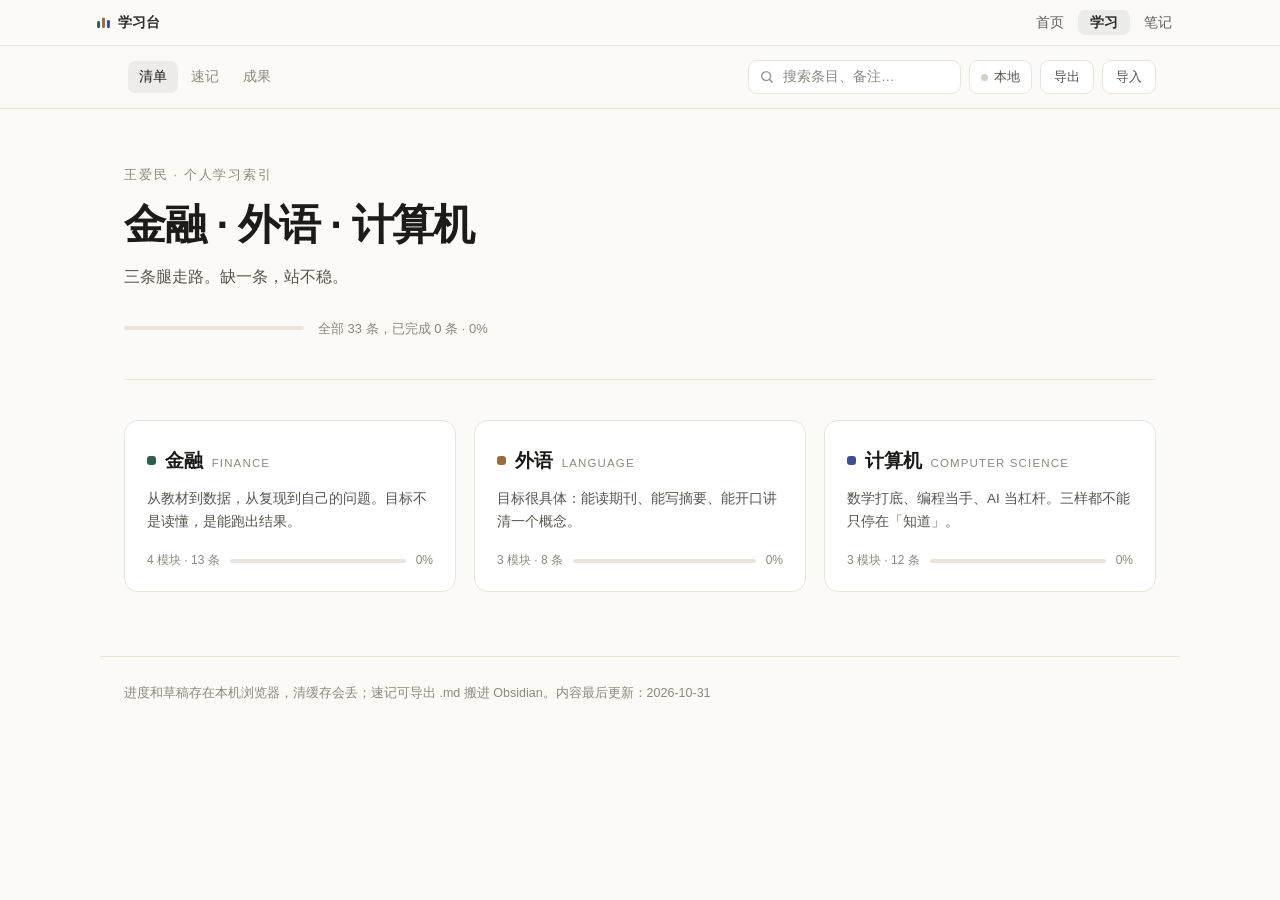
==== desk/index.html @ 8a884f27 "站点改版：板块目录 + 只读笔记库 + 学习台 - 新增站级外壳 assets/shell.js / shell.css：顶栏导航运行时注入，加板块只改 NAV 一行 - index.html 改为板" ====
<!DOCTYPE html>
<html lang="zh-CN">
<head>
<meta charset="UTF-8">
<meta name="viewport" content="width=device-width, initial-scale=1.0, viewport-fit=cover">
<title>学习台 · 金融 外语 计算机</title>
<meta name="description" content="个人学习管理页：金融、外语、计算机三条主线的内容索引与进度追踪。">

<!-- 装到桌面用：这三个 meta 决定安卓/iOS 打开时是否隐藏地址栏 -->
<link rel="manifest" href="manifest.webmanifest">
<meta name="theme-color" content="#FAF8F3">
<meta name="mobile-web-app-capable" content="yes">
<meta name="apple-mobile-web-app-capable" content="yes">
<meta name="apple-mobile-web-app-status-bar-style" content="default">
<meta name="apple-mobile-web-app-title" content="学习台">
<link rel="apple-touch-icon" href="assets/icons/apple-touch-icon.png">
<link rel="icon" type="image/png" sizes="192x192" href="assets/icons/icon-192.png">

<link rel="stylesheet" href="assets/style.css">
<link rel="stylesheet" href="../assets/shell.css">
</head>
<body data-page="desk">

<header class="topbar">
  <div class="wrap topbar-inner">
    <a class="brand" href="#/">
      <span class="brand-mark" aria-hidden="true"></span>
      <span id="brand-name">学习台</span>
    </a>

    <nav class="nav" aria-label="主导航">
      <a href="#/" data-nav="home">清单</a>
      <a href="#/notes" data-nav="notes">速记</a>
      <a href="#/work" data-nav="work">成果</a>
    </nav>

    <div class="tools">
      <div class="search">
        <svg viewBox="0 0 16 16" aria-hidden="true"><circle cx="7" cy="7" r="5"/><path d="M10.8 10.8L14 14"/></svg>
        <input id="q" type="search" placeholder="搜索条目、备注…" autocomplete="off" aria-label="搜索">
      </div>
      <button id="btn-sync" class="syncbtn" title="跨设备同步（可选）。国内直连 GitHub 不稳，需要加速器，不配也能正常记录">
        <span class="sync-dot" id="sync-dot"></span>
        <span id="sync-text">本地</span>
      </button>
      <button id="btn-export" class="btn" title="把进度和草稿导出成 JSON，备份用">导出</button>
      <button id="btn-import" class="btn" title="从导出的 JSON 恢复">导入</button>
      <input id="file-import" type="file" accept="application/json" hidden>
    </div>
  </div>
</header>

<main id="app" class="wrap" role="main"></main>

<footer class="foot wrap">
  <span id="foot-note">进度保存在本机浏览器，清缓存会丢，记得定期导出。</span>
</footer>

<!-- 手机上的底部导航；桌面端用顶部那一排，这个隐藏 -->
<nav class="tabbar" aria-label="底部导航">
  <a href="#/" data-tab="home">
    <svg viewBox="0 0 24 24" aria-hidden="true"><path d="M4 6h16M4 12h16M4 18h10"/></svg>
    <span>清单</span>
  </a>
  <a href="#/notes" data-tab="notes" class="tab-main">
    <svg viewBox="0 0 24 24" aria-hidden="true"><path d="M12 5v14M5 12h14"/></svg>
    <span>速记</span>
  </a>
  <a href="#/work" data-tab="work">
    <svg viewBox="0 0 24 24" aria-hidden="true"><path d="M4 7h16v13H4zM9 7V4h6v3"/></svg>
    <span>成果</span>
  </a>
</nav>

<div id="gh-panel" class="panel" hidden>
  <div class="panel-box" role="dialog" aria-modal="true" aria-labelledby="gh-title">
    <h2 id="gh-title">跨设备同步<span class="opt">可选</span></h2>
    <p class="panel-hint">配了它，手机和电脑看到同一份速记。但国内直连 GitHub 不稳，<strong>得开着加速器才能用</strong>，所以默认不启用。<br>不配也完全能用：照常记录，攒够了「导出 .md」搬进 Obsidian 就行。</p>

    <div class="field"><label for="gh-owner">用户名</label><input id="gh-owner" placeholder="Ethan-a-lab" autocomplete="off"></div>
    <div class="field"><label for="gh-repo">仓库名</label><input id="gh-repo" placeholder="study-data" autocomplete="off"></div>
    <div class="field"><label for="gh-branch">分支</label><input id="gh-branch" placeholder="main" autocomplete="off"></div>
    <div class="field"><label for="gh-path">文件路径</label><input id="gh-path" placeholder="progress.json" autocomplete="off"></div>
    <div class="field"><label for="gh-token">Token</label><input id="gh-token" type="password" placeholder="github_pat_..." autocomplete="off"></div>

    <p class="panel-note"><strong>令牌别截图</strong>，它等于那个库的钥匙。令牌只存在这台设备的浏览器里，权限只勾 Contents: Read and write，只授权这一个仓库。</p>
    <p class="panel-note">建议单独建一个空私有仓库存数据，<strong>别混进笔记库</strong>——否则你手动推笔记时会被这些机器提交挡下来。</p>

    <div class="panel-actions">
      <button class="btn" id="gh-cancel">取消</button>
      <button class="btn-primary" id="gh-save">保存并测试</button>
    </div>
  </div>
</div>

<div id="toast" class="toast" role="status" aria-live="polite"></div>

<script src="data/content.js"></script>
<script src="assets/app.js"></script>
<script src="../assets/shell.js"></script>
</body>
</html>
---- desk/assets/style.css ----
/* ---------- 基础 ---------- */
:root {
  --bg: #FBFAF7;
  --surface: #FFFFFF;
  --ink: #1C1B18;
  --ink-2: #57544E;
  --ink-3: #8C8880;
  --line: #E9E5DC;
  --line-2: #D5D0C4;
  --radius: 14px;
  --font: -apple-system, BlinkMacSystemFont, "Segoe UI", "Microsoft YaHei",
          "PingFang SC", "Hiragino Sans GB", sans-serif;
}

* { box-sizing: border-box; }

html { -webkit-text-size-adjust: 100%; }

body {
  margin: 0;
  background: var(--bg);
  color: var(--ink);
  font-family: var(--font);
  font-size: 15px;
  line-height: 1.65;
  -webkit-font-smoothing: antialiased;
}

a { color: inherit; text-decoration: none; }

.wrap {
  max-width: 1080px;
  margin: 0 auto;
  padding: 0 24px;
}

/* ---------- 顶栏 ---------- */
.topbar {
  position: sticky;
  top: 0;
  z-index: 20;
  background: rgba(251, 250, 247, 0.88);
  backdrop-filter: saturate(180%) blur(12px);
  border-bottom: 1px solid var(--line);
}

.topbar-inner {
  display: flex;
  align-items: center;
  gap: 20px;
  height: 62px;
}

.brand {
  display: flex;
  align-items: center;
  gap: 9px;
  font-size: 16px;
  font-weight: 600;
  letter-spacing: -0.01em;
  flex: none;
}

.brand-mark {
  width: 15px;
  height: 15px;
  border-radius: 4px;
  background: var(--ink);
  position: relative;
}

.brand-mark::after {
  content: "";
  position: absolute;
  inset: 5px 5px auto auto;
  width: 5px;
  height: 5px;
  border-radius: 50%;
  background: var(--bg);
}

.tools {
  display: flex;
  align-items: center;
  gap: 8px;
  margin-left: auto;
}

.search {
  display: flex;
  align-items: center;
  gap: 7px;
  height: 34px;
  padding: 0 11px;
  border: 1px solid var(--line);
  border-radius: 9px;
  background: var(--surface);
  transition: border-color .16s;
}

.search:focus-within { border-color: var(--line-2); }

.search svg {
  width: 14px;
  height: 14px;
  flex: none;
  fill: none;
  stroke: var(--ink-3);
  stroke-width: 1.4;
  stroke-linecap: round;
}

.search input {
  border: 0;
  outline: 0;
  background: transparent;
  font: inherit;
  font-size: 13.5px;
  color: var(--ink);
  width: 168px;
}

.search input::placeholder { color: var(--ink-3); }
.search input::-webkit-search-cancel-button { cursor: pointer; }

.btn {
  height: 34px;
  padding: 0 13px;
  border: 1px solid var(--line);
  border-radius: 9px;
  background: var(--surface);
  color: var(--ink-2);
  font: inherit;
  font-size: 13px;
  cursor: pointer;
  transition: border-color .16s, color .16s;
  white-space: nowrap;
}

.btn:hover { border-color: var(--line-2); color: var(--ink); }
.btn:active { transform: translateY(0.5px); }

/* ---------- 首页 ---------- */
.hero {
  padding: 56px 0 40px;
  border-bottom: 1px solid var(--line);
}

.hero .kicker {
  font-size: 12.5px;
  letter-spacing: 0.14em;
  color: var(--ink-3);
  margin: 0 0 14px;
}

.hero h1 {
  margin: 0;
  font-size: clamp(28px, 4.2vw, 42px);
  font-weight: 600;
  letter-spacing: -0.025em;
  line-height: 1.2;
}

.hero .sub {
  margin: 14px 0 0;
  max-width: 520px;
  color: var(--ink-2);
  font-size: 15.5px;
}

.total {
  display: flex;
  align-items: center;
  gap: 14px;
  margin-top: 28px;
  font-size: 13px;
  color: var(--ink-3);
}

.total .track { width: 180px; }

/* ---------- 进度条 ---------- */
.track {
  height: 4px;
  border-radius: 2px;
  background: var(--line);
  overflow: hidden;
}

.fill {
  height: 100%;
  border-radius: 2px;
  background: var(--ink-2);
  transition: width .32s ease;
}

/* ---------- 支柱卡片 ---------- */
.pillars {
  display: grid;
  grid-template-columns: repeat(3, 1fr);
  gap: 18px;
  padding: 40px 0 64px;
}

.pillar {
  display: flex;
  flex-direction: column;
  background: var(--surface);
  border: 1px solid var(--line);
  border-radius: var(--radius);
  padding: 24px 22px 20px;
  transition: border-color .18s, transform .18s;
}

.pillar:hover {
  border-color: var(--line-2);
  transform: translateY(-2px);
}

.pillar-top {
  display: flex;
  align-items: baseline;
  gap: 9px;
  margin-bottom: 12px;
}

.dot {
  width: 9px;
  height: 9px;
  border-radius: 3px;
  flex: none;
  align-self: center;
}

.pillar-name {
  font-size: 19px;
  font-weight: 600;
  letter-spacing: -0.01em;
}

.pillar-en {
  font-size: 11.5px;
  letter-spacing: 0.1em;
  color: var(--ink-3);
  text-transform: uppercase;
}

.pillar-desc {
  color: var(--ink-2);
  font-size: 13.5px;
  margin: 0 0 18px;
  flex: 1;
}

.pillar-meta {
  display: flex;
  align-items: center;
  gap: 10px;
  font-size: 12px;
  color: var(--ink-3);
}

.pillar-meta .track { flex: 1; }

/* ---------- 支柱详情页 ---------- */
.page-head {
  padding: 44px 0 30px;
  border-bottom: 1px solid var(--line);
}

.back {
  display: inline-flex;
  align-items: center;
  gap: 6px;
  font-size: 13px;
  color: var(--ink-3);
  margin-bottom: 20px;
}

.back:hover { color: var(--ink); }

.page-head h1 {
  margin: 0;
  font-size: 32px;
  font-weight: 600;
  letter-spacing: -0.02em;
  display: flex;
  align-items: center;
  gap: 11px;
}

.page-head h1 .dot { width: 12px; height: 12px; border-radius: 4px; }

.page-head .lead {
  margin: 12px 0 0;
  color: var(--ink-2);
  max-width: 600px;
}

/* 标题右侧放操作按钮（草稿页的「导出 .md」） */
.page-head.head-split {
  display: flex;
  align-items: flex-start;
  justify-content: space-between;
  gap: 18px;
}
.page-head.head-split > div { min-width: 0; }
.page-head.head-split > .btn { flex: none; margin-top: 6px; }

.modules {
  display: grid;
  grid-template-columns: repeat(2, 1fr);
  gap: 18px;
  padding: 36px 0 64px;
}

.module {
  background: var(--surface);
  border: 1px solid var(--line);
  border-radius: var(--radius);
  padding: 22px 22px 18px;
  display: flex;
  flex-direction: column;
  transition: border-color .18s;
}

.module:hover { border-color: var(--line-2); }

.module-top {
  display: flex;
  align-items: center;
  gap: 10px;
  margin-bottom: 8px;
}

.module-name {
  font-size: 16.5px;
  font-weight: 600;
  letter-spacing: -0.01em;
}

.badge {
  margin-left: auto;
  font-size: 11px;
  padding: 2px 8px;
  border-radius: 20px;
  border: 1px solid var(--line-2);
  color: var(--ink-3);
  white-space: nowrap;
}

.badge.live {
  border-color: currentColor;
  opacity: .85;
}

.module-goal {
  font-size: 13px;
  color: var(--ink-2);
  margin: 0 0 16px;
  flex: 1;
}

.module-foot {
  display: flex;
  align-items: center;
  gap: 10px;
  font-size: 12px;
  color: var(--ink-3);
}

.module-foot .track { flex: 1; }

/* ---------- 条目清单 ---------- */
.module-page {
  max-width: 760px;
  padding: 36px 0 72px;
}

.items { border-top: 1px solid var(--line); }

.item {
  display: flex;
  gap: 12px;
  padding: 15px 2px;
  border-bottom: 1px solid var(--line);
  cursor: pointer;
  align-items: flex-start;
}

.item:hover .item-title { color: var(--ink); }

.item input[type="checkbox"] {
  position: absolute;
  opacity: 0;
  width: 0;
  height: 0;
}

.chk {
  width: 18px;
  height: 18px;
  flex: none;
  margin-top: 3px;
  border: 1.5px solid var(--line-2);
  border-radius: 5px;
  display: grid;
  place-items: center;
  transition: background .14s, border-color .14s;
  background: var(--surface);
}

.chk::after {
  content: "";
  width: 8px;
  height: 5px;
  border-left: 2px solid #fff;
  border-bottom: 2px solid #fff;
  transform: rotate(-45deg) scale(0);
  margin-top: -2px;
  transition: transform .14s;
}

.item input:checked + .chk {
  background: var(--c, var(--ink));
  border-color: var(--c, var(--ink));
}

.item input:checked + .chk::after { transform: rotate(-45deg) scale(1); }

.item input:focus-visible + .chk {
  outline: 2px solid var(--line-2);
  outline-offset: 2px;
}

.item-body { flex: 1; min-width: 0; }

.item-title {
  font-size: 14.5px;
  color: var(--ink);
  transition: color .14s;
}

.item-note {
  font-size: 12.5px;
  color: var(--ink-3);
  margin-top: 3px;
}

.item.is-done .item-title {
  color: var(--ink-3);
  text-decoration: line-through;
  text-decoration-color: var(--line-2);
}

.item.is-done .item-note { opacity: .6; }

.type {
  flex: none;
  font-size: 11px;
  padding: 2px 7px;
  border-radius: 5px;
  background: var(--bg);
  border: 1px solid var(--line);
  color: var(--ink-3);
  margin-top: 2px;
  white-space: nowrap;
}

/* ---------- 搜索结果 ---------- */
.results { padding: 32px 0 72px; max-width: 760px; }

.result {
  display: block;
  padding: 15px 0;
  border-bottom: 1px solid var(--line);
}

.result:hover { background: rgba(0,0,0,0.012); }

.result-crumb {
  font-size: 11.5px;
  color: var(--ink-3);
  margin-bottom: 4px;
}

.result-title { font-size: 14.5px; }
.result-note { font-size: 12.5px; color: var(--ink-3); margin-top: 3px; }

mark {
  background: #FCEFA8;
  color: inherit;
  padding: 0 1px;
  border-radius: 2px;
}

/* ---------- 空状态与页脚 ---------- */
.empty {
  padding: 64px 0;
  text-align: center;
  color: var(--ink-3);
  font-size: 14px;
}

.foot {
  padding: 26px 24px 40px;
  border-top: 1px solid var(--line);
  font-size: 12.5px;
  color: var(--ink-3);
}

/* ---------- 轻提示 ---------- */
.toast {
  position: fixed;
  left: 50%;
  bottom: 32px;
  transform: translate(-50%, 12px);
  background: var(--ink);
  color: #fff;
  font-size: 13px;
  padding: 9px 16px;
  border-radius: 9px;
  opacity: 0;
  pointer-events: none;
  transition: opacity .2s, transform .2s;
  z-index: 50;
}

.toast.show {
  opacity: 1;
  transform: translate(-50%, 0);
}

/* ---------- 导航 ---------- */
.nav {
  display: flex;
  gap: 2px;
  margin-left: 4px;
  flex: none;
}

.nav a {
  font-size: 13.5px;
  color: var(--ink-3);
  padding: 5px 11px;
  border-radius: 7px;
  transition: color .16s, background .16s;
}

.nav a:hover { color: var(--ink); background: rgba(0, 0, 0, 0.03); }
.nav a.on { color: var(--ink); background: rgba(0, 0, 0, 0.055); }

/* ---------- 灵感速记 ---------- */
.compose {
  background: var(--surface);
  border: 1px solid var(--line);
  border-radius: var(--radius);
  padding: 16px 18px 13px;
  margin: 28px 0 0;
  transition: border-color .16s;
}

.compose:focus-within { border-color: var(--line-2); }

.compose textarea {
  width: 100%;
  border: 0;
  outline: 0;
  resize: vertical;
  min-height: 76px;
  font: inherit;
  font-size: 15px;
  line-height: 1.7;
  color: var(--ink);
  background: transparent;
  display: block;
}

.compose textarea::placeholder { color: var(--ink-3); }

.compose-bar {
  display: flex;
  align-items: center;
  gap: 10px;
  margin-top: 8px;
  padding-top: 11px;
  border-top: 1px solid var(--line);
}

.compose-hint {
  font-size: 12px;
  color: var(--ink-3);
}

.btn-primary {
  height: 32px;
  padding: 0 17px;
  margin-left: auto;
  border: 1px solid var(--ink);
  border-radius: 8px;
  background: var(--ink);
  color: #fff;
  font: inherit;
  font-size: 13px;
  cursor: pointer;
  transition: opacity .16s;
}

.btn-primary:hover { opacity: .86; }

.note-list {
  max-width: 760px;
  padding: 20px 0 64px;
}

.note {
  padding: 15px 2px;
  border-bottom: 1px solid var(--line);
}

.note-text {
  font-size: 14.5px;
  white-space: pre-wrap;
  word-break: break-word;
  line-height: 1.7;
}

.note-meta {
  display: flex;
  align-items: center;
  gap: 12px;
  margin-top: 8px;
  font-size: 12px;
  color: var(--ink-3);
}

.note-del {
  border: 0;
  background: none;
  color: var(--ink-3);
  font: inherit;
  font-size: 12px;
  cursor: pointer;
  padding: 0;
  transition: color .16s;
}

.note-del:hover { color: var(--ink); }

/* 面板标题上的「可选」小标 */
.panel-hint .opt {
  display: inline-block;
  margin-left: 9px;
  padding: 1px 7px;
  border: 1px solid var(--line-2);
  border-radius: 5px;
  font-size: 11px;
  font-weight: 500;
  letter-spacing: 0;
  color: var(--ink-3);
  vertical-align: 3px;
}
.panel-hint { line-height: 1.75; }

/* ---------- 速记：待整理 / 归档 ---------- */
.pending-bar {
  display: flex;
  align-items: center;
  justify-content: space-between;
  gap: 14px;
  margin: 22px 0 4px;
  padding: 13px 16px;
  border: 1px solid var(--line);
  border-radius: 11px;
  background: #FFFDF8;
  font-size: 14px;
  color: var(--ink-2);
  transition: border-color .16s, background .16s;
}
.pending-bar:hover { border-color: var(--line-2); background: #FFFCF4; }
.pending-bar b { color: var(--ink); font-weight: 600; }
.pending-go { flex: none; font-size: 13px; color: var(--ink-3); }

.note-bar {
  display: flex;
  align-items: center;
  justify-content: space-between;
  gap: 14px;
  max-width: 760px;
  margin: 10px 0 34px;
  padding-top: 14px;
  border-top: 1px solid var(--line);
}
.link-btn {
  border: 0;
  background: none;
  padding: 0;
  font: inherit;
  font-size: 13px;
  color: var(--ink-3);
  cursor: pointer;
  transition: color .16s;
}
.link-btn:hover { color: var(--ink); }

.arch-list { padding-top: 4px; }
.arch-cap {
  margin: 0 0 10px;
  font-size: 12px;
  color: var(--ink-3);
  letter-spacing: .02em;
}
.arch-list .note-text { color: var(--ink-2); }
.arch-list .note { border-bottom-style: dashed; }

/* ---------- 成果展示 ---------- */
.works {
  display: grid;
  grid-template-columns: repeat(2, 1fr);
  gap: 18px;
  padding: 36px 0 64px;
}

.work {
  background: var(--surface);
  border: 1px solid var(--line);
  border-radius: var(--radius);
  padding: 22px;
  display: flex;
  flex-direction: column;
  transition: border-color .18s;
}

.work:hover { border-color: var(--line-2); }

.work-head {
  display: flex;
  align-items: center;
  gap: 8px;
  margin-bottom: 11px;
}

.work-kind {
  font-size: 11px;
  padding: 2px 9px;
  border-radius: 20px;
  border: 1px solid currentColor;
  color: #185FA5;
  white-space: nowrap;
}

.work-year {
  margin-left: auto;
  font-size: 12px;
  color: var(--ink-3);
}

.work-title {
  margin: 0 0 8px;
  font-size: 16px;
  font-weight: 600;
  letter-spacing: -0.01em;
}

.work-desc {
  margin: 0 0 15px;
  font-size: 13px;
  color: var(--ink-2);
  flex: 1;
}

.work-tags {
  display: flex;
  gap: 6px;
  flex-wrap: wrap;
}

.tag {
  font-size: 11px;
  padding: 1px 8px;
  border-radius: 5px;
  background: var(--bg);
  border: 1px solid var(--line);
  color: var(--ink-3);
}

/* ---------- 同步状态 ---------- */
.syncbtn {
  display: flex;
  align-items: center;
  gap: 6px;
  height: 34px;
  padding: 0 11px;
  border: 1px solid var(--line);
  border-radius: 9px;
  background: var(--surface);
  color: var(--ink-2);
  font: inherit;
  font-size: 12.5px;
  cursor: pointer;
  white-space: nowrap;
  transition: border-color .16s;
}

.syncbtn:hover { border-color: var(--line-2); }

.sync-dot {
  width: 7px;
  height: 7px;
  border-radius: 50%;
  background: var(--line-2);
  flex: none;
}

.syncbtn[data-state="ok"] .sync-dot { background: #1D9E75; }
.syncbtn[data-state="pending"] .sync-dot { background: #EF9F27; }
.syncbtn[data-state="error"] .sync-dot { background: #E24B4A; }

/* ---------- 设置面板 ---------- */
.panel {
  position: fixed;
  inset: 0;
  z-index: 60;
  display: flex;
  align-items: center;
  justify-content: center;
  padding: 20px;
  background: rgba(28, 27, 24, 0.32);
}

.panel[hidden] { display: none; }

.panel-box {
  width: 100%;
  max-width: 420px;
  max-height: 90vh;
  overflow-y: auto;
  background: var(--surface);
  border-radius: 16px;
  padding: 24px;
}

.panel-box h2 {
  margin: 0 0 6px;
  font-size: 17px;
  font-weight: 600;
  letter-spacing: -0.01em;
}

.panel-hint {
  margin: 0 0 18px;
  font-size: 12.5px;
  color: var(--ink-2);
  line-height: 1.6;
}

.field { margin-bottom: 12px; }

.field label {
  display: block;
  font-size: 12px;
  color: var(--ink-3);
  margin-bottom: 5px;
}

.field input {
  width: 100%;
  height: 34px;
  padding: 0 10px;
  border: 1px solid var(--line);
  border-radius: 8px;
  background: var(--surface);
  color: var(--ink);
  font: inherit;
  font-size: 13.5px;
  outline: 0;
  transition: border-color .16s;
}

.field input:focus { border-color: var(--line-2); }

.panel-note {
  margin: 14px 0 0;
  font-size: 11.5px;
  color: var(--ink-3);
  line-height: 1.65;
}

.panel-actions {
  display: flex;
  justify-content: flex-end;
  gap: 8px;
  margin-top: 20px;
}

.panel-actions .btn-primary { margin-left: 0; }

/* ---------- 条目的笔记链接 ---------- */
.item-ref {
  flex: none;
  margin-top: 2px;
  font-size: 11px;
  padding: 2px 8px;
  border-radius: 5px;
  border: 1px solid var(--line);
  background: var(--bg);
  color: var(--ink-3);
  white-space: nowrap;
  transition: color .16s, border-color .16s;
}

.item-ref:hover { color: var(--ink); border-color: var(--line-2); }

.inline-link {
  color: var(--ink-2);
  border-bottom: 1px solid var(--line-2);
  padding-bottom: 1px;
}

.inline-link:hover {
  color: var(--ink);
  border-color: var(--ink-3);
}

/* ---------- 响应式 ---------- */
@media (max-width: 900px) {
  .pillars { grid-template-columns: 1fr; }
  .modules { grid-template-columns: 1fr; }
  .works { grid-template-columns: 1fr; }
  .search input { width: 110px; }
}

@media (max-width: 620px) {
  .wrap { padding: 0 16px; }
  .topbar-inner { height: auto; padding: 12px 0; flex-wrap: wrap; gap: 12px; }
  .tools { width: 100%; margin-left: 0; }
  .search { flex: 1; }
  .search input { width: 100%; }
  #btn-export, #btn-import { display: none; }
  .hero { padding: 36px 0 28px; }
  .page-head h1 { font-size: 26px; }
}

/* ---------- 装成 App（PWA）---------- */
/* 手机/平板上换成底部标签栏，像原生应用；桌面宽屏保持顶部导航 */
html { -webkit-tap-highlight-color: transparent; }
body { overscroll-behavior-y: contain; }

.tabbar { display: none; }

@media (max-width: 820px) {
  /* 顶部导航让位给底部栏，顶栏只留站名 + 搜索 + 同步 */
  .topbar .nav { display: none; }
  body { padding-bottom: calc(64px + env(safe-area-inset-bottom)); }

  .tabbar {
    display: flex;
    position: fixed;
    left: 0; right: 0; bottom: 0;
    z-index: 40;
    background: rgba(255, 255, 255, .95);
    -webkit-backdrop-filter: saturate(1.5) blur(14px);
    backdrop-filter: saturate(1.5) blur(14px);
    border-top: 1px solid var(--line);
    padding: 5px 0 calc(5px + env(safe-area-inset-bottom));
  }

  .tabbar a {
    flex: 1;
    display: flex;
    flex-direction: column;
    align-items: center;
    gap: 2px;
    padding: 4px 0;
    font-size: 11px;
    color: var(--ink-3);
    -webkit-tap-highlight-color: transparent;
    transition: color .15s;
  }

  .tabbar svg {
    width: 22px; height: 22px;
    fill: none; stroke: currentColor;
    stroke-width: 1.7; stroke-linecap: round; stroke-linejoin: round;
  }

  .tabbar a[aria-current="page"] { color: var(--ink); }
  .tabbar a[aria-current="page"] span { font-weight: 600; }

  /* 中间的「速记」做成凸起的圆钮，拇指最容易按到 */
  .tabbar .tab-main svg {
    width: 34px; height: 34px;
    margin-top: -12px;
    padding: 7px;
    stroke: #fff; stroke-width: 2.2;
    background: var(--ink);
    border-radius: 50%;
    box-shadow: 0 2px 10px rgba(0, 0, 0, .18);
  }
  .tabbar .tab-main:active svg { transform: scale(.94); }

  /* iOS 上输入框字号小于 16px 会自动放大页面，这里顶住 */
  .search input, textarea, input[type="text"], input[type="password"] { font-size: 16px !important; }

  /* 手机上页脚让位给底部栏 */
  .foot { padding-bottom: 8px; }
}

/* 从主屏图标启动（没有地址栏）时，顶部留出状态栏高度 */
@media (display-mode: standalone) {
  .topbar { padding-top: env(safe-area-inset-top); }
}
---- assets/shell.css ----
/* 站点外壳：所有板块共用的一条顶栏
   只在 shell.js 里引用，页面自己不用管样式 */

:root { --shell-h: 46px; }

.shell {
  position: sticky;
  top: 0;
  z-index: 50;
  height: var(--shell-h);
  background: rgba(251, 250, 247, .92);
  -webkit-backdrop-filter: saturate(180%) blur(12px);
  backdrop-filter: saturate(180%) blur(12px);
  border-bottom: 1px solid rgba(0, 0, 0, .08);
  font-family: -apple-system, BlinkMacSystemFont, "Segoe UI", "PingFang SC", "Microsoft YaHei", sans-serif;
  font-size: 13.5px;
  line-height: 1;
}

.shell-in {
  display: flex;
  align-items: center;
  gap: 14px;
  height: 100%;
  max-width: 1120px;
  margin: 0 auto;
  padding: 0 16px;
}

.shell-brand {
  display: flex;
  align-items: center;
  gap: 7px;
  color: #2C2C2A;
  text-decoration: none;
  font-weight: 600;
  letter-spacing: .01em;
  white-space: nowrap;
}
.shell-mark { display: flex; }
.shell-mark svg { display: block; }

.shell-nav {
  display: flex;
  align-items: center;
  gap: 2px;
  margin-left: auto;
}
.shell-nav a {
  padding: 6px 12px;
  border-radius: 7px;
  color: #5F5E5A;
  text-decoration: none;
  transition: background .15s, color .15s;
}
.shell-nav a:hover { background: rgba(0, 0, 0, .045); color: #2C2C2A; }
.shell-nav a[aria-current="page"] { background: rgba(0, 0, 0, .06); color: #2C2C2A; font-weight: 600; }

.shell-btn {
  display: none;
  margin-left: auto;
  align-items: center;
  padding: 6px 11px;
  border: 1px solid rgba(0, 0, 0, .12);
  border-radius: 7px;
  background: transparent;
  font: inherit;
  color: #5F5E5A;
  cursor: pointer;
}

/* 页面自己的吸顶栏要让开外壳的高度，否则会叠在一起。
   注意排除 .shell 本身——它也是 <header>，不排除会把自己往下推一格 */
body[data-page="desk"] .topbar { top: var(--shell-h) !important; }
body[data-page="notes"] #app { height: calc(100dvh - var(--shell-h)); }
body[data-page="notes"] aside#sidebar { max-height: calc(100dvh - var(--shell-h)); }

/* 学习台自己的顶栏已经有品牌，外壳再写一遍就重复了 */
body[data-page="desk"] .topbar .brand { display: none; }

@media (max-width: 720px) {
  .shell-nav { display: none; }
  .shell-btn { display: flex; }

  body.shell-open .shell-nav {
    display: flex;
    flex-direction: column;
    align-items: stretch;
    position: absolute;
    top: var(--shell-h);
    left: 0;
    right: 0;
    padding: 6px 10px 10px;
    background: #FBFAF7;
    border-bottom: 1px solid rgba(0, 0, 0, .08);
    box-shadow: 0 10px 26px rgba(0, 0, 0, .07);
  }
  body.shell-open .shell-nav a { padding: 11px 12px; }
}

/* 笔记库是深色的，外壳跟着它走 */
html[data-theme="dark"] .shell {
  background: rgba(30, 30, 30, .92);
  border-bottom-color: rgba(255, 255, 255, .1);
}
html[data-theme="dark"] .shell-brand { color: #E8E8E8; }
html[data-theme="dark"] .shell-nav a { color: #9A9A9A; }
html[data-theme="dark"] .shell-nav a:hover { background: rgba(255, 255, 255, .07); color: #EDEDED; }
html[data-theme="dark"] .shell-nav a[aria-current="page"] { background: rgba(255, 255, 255, .11); color: #FFFFFF; }
html[data-theme="dark"] .shell-btn { color: #9A9A9A; border-color: rgba(255, 255, 255, .16); }
html[data-theme="dark"] body.shell-open .shell-nav { background: #232323; }
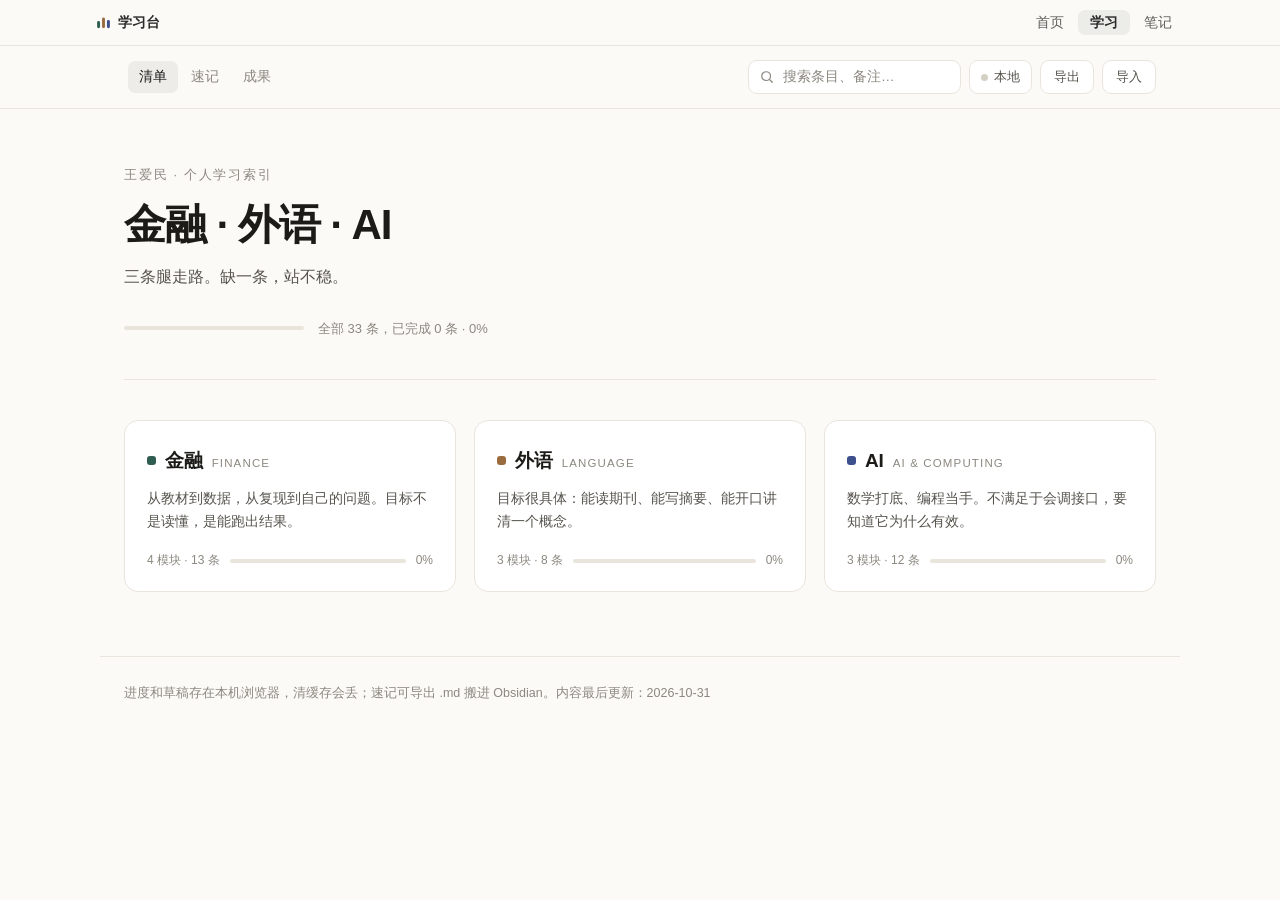
==== commit 256665a4: "站点图标 + 板块更名「计算机 → AI」 图标 - 新增 assets/icons/：favicon.svg（矢量源）、favicon-32.png、apple-touch-icon.png(180" ====
--- a/desk/index.html
+++ b/desk/index.html
@@ -3,8 +3,8 @@
 <head>
 <meta charset="UTF-8">
 <meta name="viewport" content="width=device-width, initial-scale=1.0, viewport-fit=cover">
-<title>学习台 · 金融 外语 计算机</title>
-<meta name="description" content="个人学习管理页：金融、外语、计算机三条主线的内容索引与进度追踪。">
+<title>学习台 · 金融 外语 AI</title>
+<meta name="description" content="个人学习管理页：金融、外语、AI 三条主线的内容索引与进度追踪。">
 
 <!-- 装到桌面用：这三个 meta 决定安卓/iOS 打开时是否隐藏地址栏 -->
 <link rel="manifest" href="manifest.webmanifest">
--- a/desk/assets/style.css
+++ b/desk/assets/style.css
@@ -550,7 +550,7 @@
 .nav a:hover { color: var(--ink); background: rgba(0, 0, 0, 0.03); }
 .nav a.on { color: var(--ink); background: rgba(0, 0, 0, 0.055); }
 
-/* ---------- 灵感速记 ---------- */
+/* ---------- 速记 ---------- */
 .compose {
   background: var(--surface);
   border: 1px solid var(--line);
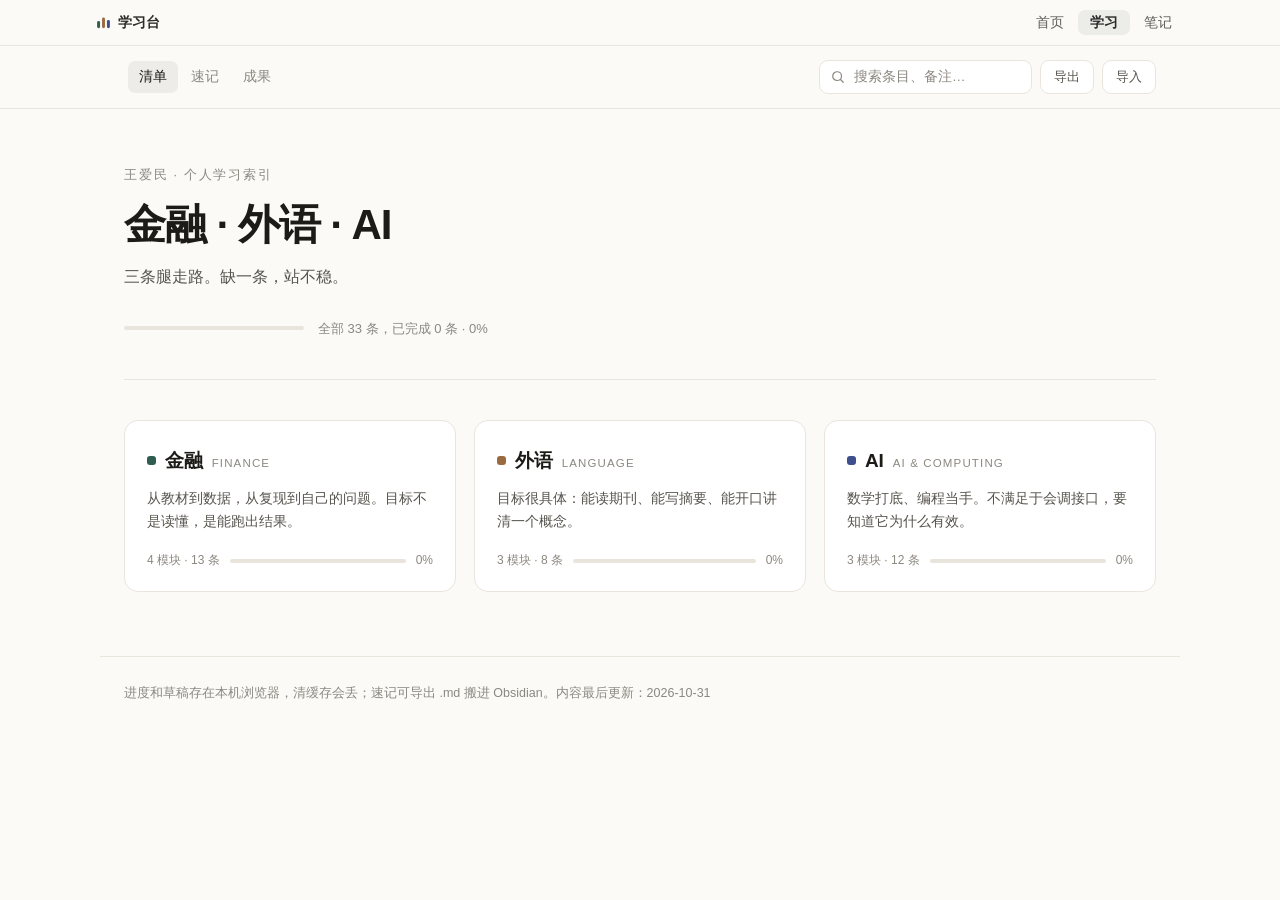
==== commit cc5faf9d: "学习台：移除 GitHub 跨设备同步，只保留本地记录 + 导出 按「写入只有一条路」的定位收口：学习台不再连 GitHub，不需要任何令牌。  - desk/index.html：删掉顶栏「本地」同" ====
--- a/desk/index.html
+++ b/desk/index.html
@@ -39,10 +39,6 @@
         <svg viewBox="0 0 16 16" aria-hidden="true"><circle cx="7" cy="7" r="5"/><path d="M10.8 10.8L14 14"/></svg>
         <input id="q" type="search" placeholder="搜索条目、备注…" autocomplete="off" aria-label="搜索">
       </div>
-      <button id="btn-sync" class="syncbtn" title="跨设备同步（可选）。国内直连 GitHub 不稳，需要加速器，不配也能正常记录">
-        <span class="sync-dot" id="sync-dot"></span>
-        <span id="sync-text">本地</span>
-      </button>
       <button id="btn-export" class="btn" title="把进度和草稿导出成 JSON，备份用">导出</button>
       <button id="btn-import" class="btn" title="从导出的 JSON 恢复">导入</button>
       <input id="file-import" type="file" accept="application/json" hidden>
@@ -72,27 +68,6 @@
   </a>
 </nav>
 
-<div id="gh-panel" class="panel" hidden>
-  <div class="panel-box" role="dialog" aria-modal="true" aria-labelledby="gh-title">
-    <h2 id="gh-title">跨设备同步<span class="opt">可选</span></h2>
-    <p class="panel-hint">配了它，手机和电脑看到同一份速记。但国内直连 GitHub 不稳，<strong>得开着加速器才能用</strong>，所以默认不启用。<br>不配也完全能用：照常记录，攒够了「导出 .md」搬进 Obsidian 就行。</p>
-
-    <div class="field"><label for="gh-owner">用户名</label><input id="gh-owner" placeholder="Ethan-a-lab" autocomplete="off"></div>
-    <div class="field"><label for="gh-repo">仓库名</label><input id="gh-repo" placeholder="study-data" autocomplete="off"></div>
-    <div class="field"><label for="gh-branch">分支</label><input id="gh-branch" placeholder="main" autocomplete="off"></div>
-    <div class="field"><label for="gh-path">文件路径</label><input id="gh-path" placeholder="progress.json" autocomplete="off"></div>
-    <div class="field"><label for="gh-token">Token</label><input id="gh-token" type="password" placeholder="github_pat_..." autocomplete="off"></div>
-
-    <p class="panel-note"><strong>令牌别截图</strong>，它等于那个库的钥匙。令牌只存在这台设备的浏览器里，权限只勾 Contents: Read and write，只授权这一个仓库。</p>
-    <p class="panel-note">建议单独建一个空私有仓库存数据，<strong>别混进笔记库</strong>——否则你手动推笔记时会被这些机器提交挡下来。</p>
-
-    <div class="panel-actions">
-      <button class="btn" id="gh-cancel">取消</button>
-      <button class="btn-primary" id="gh-save">保存并测试</button>
-    </div>
-  </div>
-</div>
-
 <div id="toast" class="toast" role="status" aria-live="polite"></div>
 
 <script src="data/content.js"></script>
--- a/desk/assets/style.css
+++ b/desk/assets/style.css
@@ -647,21 +647,6 @@
 
 .note-del:hover { color: var(--ink); }
 
-/* 面板标题上的「可选」小标 */
-.panel-hint .opt {
-  display: inline-block;
-  margin-left: 9px;
-  padding: 1px 7px;
-  border: 1px solid var(--line-2);
-  border-radius: 5px;
-  font-size: 11px;
-  font-weight: 500;
-  letter-spacing: 0;
-  color: var(--ink-3);
-  vertical-align: 3px;
-}
-.panel-hint { line-height: 1.75; }
-
 /* ---------- 速记：待整理 / 归档 ---------- */
 .pending-bar {
   display: flex;
@@ -783,117 +768,6 @@
   border: 1px solid var(--line);
   color: var(--ink-3);
 }
-
-/* ---------- 同步状态 ---------- */
-.syncbtn {
-  display: flex;
-  align-items: center;
-  gap: 6px;
-  height: 34px;
-  padding: 0 11px;
-  border: 1px solid var(--line);
-  border-radius: 9px;
-  background: var(--surface);
-  color: var(--ink-2);
-  font: inherit;
-  font-size: 12.5px;
-  cursor: pointer;
-  white-space: nowrap;
-  transition: border-color .16s;
-}
-
-.syncbtn:hover { border-color: var(--line-2); }
-
-.sync-dot {
-  width: 7px;
-  height: 7px;
-  border-radius: 50%;
-  background: var(--line-2);
-  flex: none;
-}
-
-.syncbtn[data-state="ok"] .sync-dot { background: #1D9E75; }
-.syncbtn[data-state="pending"] .sync-dot { background: #EF9F27; }
-.syncbtn[data-state="error"] .sync-dot { background: #E24B4A; }
-
-/* ---------- 设置面板 ---------- */
-.panel {
-  position: fixed;
-  inset: 0;
-  z-index: 60;
-  display: flex;
-  align-items: center;
-  justify-content: center;
-  padding: 20px;
-  background: rgba(28, 27, 24, 0.32);
-}
-
-.panel[hidden] { display: none; }
-
-.panel-box {
-  width: 100%;
-  max-width: 420px;
-  max-height: 90vh;
-  overflow-y: auto;
-  background: var(--surface);
-  border-radius: 16px;
-  padding: 24px;
-}
-
-.panel-box h2 {
-  margin: 0 0 6px;
-  font-size: 17px;
-  font-weight: 600;
-  letter-spacing: -0.01em;
-}
-
-.panel-hint {
-  margin: 0 0 18px;
-  font-size: 12.5px;
-  color: var(--ink-2);
-  line-height: 1.6;
-}
-
-.field { margin-bottom: 12px; }
-
-.field label {
-  display: block;
-  font-size: 12px;
-  color: var(--ink-3);
-  margin-bottom: 5px;
-}
-
-.field input {
-  width: 100%;
-  height: 34px;
-  padding: 0 10px;
-  border: 1px solid var(--line);
-  border-radius: 8px;
-  background: var(--surface);
-  color: var(--ink);
-  font: inherit;
-  font-size: 13.5px;
-  outline: 0;
-  transition: border-color .16s;
-}
-
-.field input:focus { border-color: var(--line-2); }
-
-.panel-note {
-  margin: 14px 0 0;
-  font-size: 11.5px;
-  color: var(--ink-3);
-  line-height: 1.65;
-}
-
-.panel-actions {
-  display: flex;
-  justify-content: flex-end;
-  gap: 8px;
-  margin-top: 20px;
-}
-
-.panel-actions .btn-primary { margin-left: 0; }
 
 /* ---------- 条目的笔记链接 ---------- */
 .item-ref {
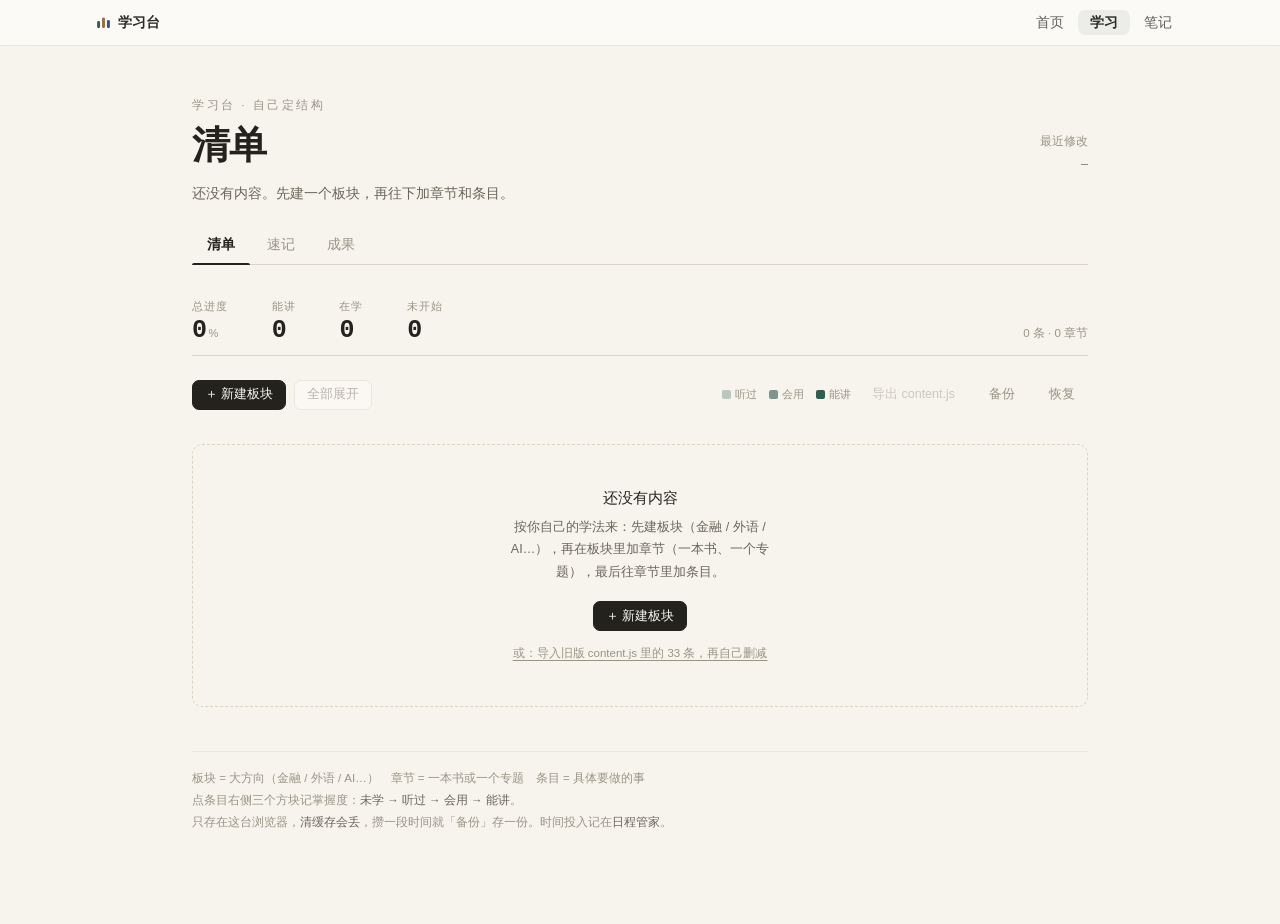
==== commit 4377a4b4: "学习台改版：清单 / 速记 / 成果 三合一，吸顶与过渡 - 清单改成「板块 → 章节 → 条目」，结构全自己定，空库起步，可导入旧版 33 条对照删减 - 掌握度三格：未学 / 听过 / 会用 / " ====
--- a/desk/index.html
+++ b/desk/index.html
@@ -3,12 +3,12 @@
 <head>
 <meta charset="UTF-8">
 <meta name="viewport" content="width=device-width, initial-scale=1.0, viewport-fit=cover">
-<title>学习台 · 金融 外语 AI</title>
-<meta name="description" content="个人学习管理页：金融、外语、AI 三条主线的内容索引与进度追踪。">
+<title>学习台 · 清单</title>
+<meta name="description" content="个人学习台：清单记学到哪一步，速记随手扔灵感，成果对外展示。">
 
 <!-- 装到桌面用：这三个 meta 决定安卓/iOS 打开时是否隐藏地址栏 -->
 <link rel="manifest" href="manifest.webmanifest">
-<meta name="theme-color" content="#FAF8F3">
+<meta name="theme-color" content="#F7F4EE">
 <meta name="mobile-web-app-capable" content="yes">
 <meta name="apple-mobile-web-app-capable" content="yes">
 <meta name="apple-mobile-web-app-status-bar-style" content="default">
@@ -16,62 +16,46 @@
 <link rel="apple-touch-icon" href="assets/icons/apple-touch-icon.png">
 <link rel="icon" type="image/png" sizes="192x192" href="assets/icons/icon-192.png">
 
-<link rel="stylesheet" href="assets/style.css">
 <link rel="stylesheet" href="../assets/shell.css">
+<link rel="stylesheet" href="assets/list.css">
 </head>
 <body data-page="desk">
 
-<header class="topbar">
-  <div class="wrap topbar-inner">
-    <a class="brand" href="#/">
-      <span class="brand-mark" aria-hidden="true"></span>
-      <span id="brand-name">学习台</span>
-    </a>
+<!-- 阅读进度：贴在站点顶栏下沿的一条细线 -->
+<div class="prog" id="prog" aria-hidden="true"></div>
 
-    <nav class="nav" aria-label="主导航">
-      <a href="#/" data-nav="home">清单</a>
-      <a href="#/notes" data-nav="notes">速记</a>
-      <a href="#/work" data-nav="work">成果</a>
-    </nav>
+<div class="wrap">
 
-    <div class="tools">
-      <div class="search">
-        <svg viewBox="0 0 16 16" aria-hidden="true"><circle cx="7" cy="7" r="5"/><path d="M10.8 10.8L14 14"/></svg>
-        <input id="q" type="search" placeholder="搜索条目、备注…" autocomplete="off" aria-label="搜索">
-      </div>
-      <button id="btn-export" class="btn" title="把进度和草稿导出成 JSON，备份用">导出</button>
-      <button id="btn-import" class="btn" title="从导出的 JSON 恢复">导入</button>
-      <input id="file-import" type="file" accept="application/json" hidden>
+  <header>
+    <div class="kicker st" style="--i:0" id="kicker">学习台 · 自己定结构</div>
+    <div class="hero-row st" style="--i:1">
+      <h1 id="title">清单</h1>
+      <div class="hero-meta">最近修改<br><b id="updated">—</b></div>
     </div>
-  </div>
-</header>
+    <p class="sub st" style="--i:2" id="sub"></p>
+  </header>
 
-<main id="app" class="wrap" role="main"></main>
+  <nav class="tabs st" style="--i:3" id="tabs" aria-label="视图">
+    <a class="tab" href="#/list" data-view="list">清单</a>
+    <a class="tab" href="#/scratch" data-view="scratch">速记</a>
+    <a class="tab" href="#/works" data-view="works">成果</a>
+    <span class="tab-ind" id="tabInd" aria-hidden="true"></span>
+  </nav>
 
-<footer class="foot wrap">
-  <span id="foot-note">进度保存在本机浏览器，清缓存会丢，记得定期导出。</span>
-</footer>
+  <div class="stats st" style="--i:4" id="stats"></div>
 
-<!-- 手机上的底部导航；桌面端用顶部那一排，这个隐藏 -->
-<nav class="tabbar" aria-label="底部导航">
-  <a href="#/" data-tab="home">
-    <svg viewBox="0 0 24 24" aria-hidden="true"><path d="M4 6h16M4 12h16M4 18h10"/></svg>
-    <span>清单</span>
-  </a>
-  <a href="#/notes" data-tab="notes" class="tab-main">
-    <svg viewBox="0 0 24 24" aria-hidden="true"><path d="M12 5v14M5 12h14"/></svg>
-    <span>速记</span>
-  </a>
-  <a href="#/work" data-tab="work">
-    <svg viewBox="0 0 24 24" aria-hidden="true"><path d="M4 7h16v13H4zM9 7V4h6v3"/></svg>
-    <span>成果</span>
-  </a>
-</nav>
+  <div class="toolbar st" style="--i:5" id="toolbar"></div>
 
-<div id="toast" class="toast" role="status" aria-live="polite"></div>
+  <main id="main"></main>
+
+  <div class="foot st" style="--i:6" id="foot"></div>
+</div>
+
+<input type="file" id="file" accept=".json,application/json" hidden>
+<div id="toast" role="status" aria-live="polite"></div>
 
 <script src="data/content.js"></script>
-<script src="assets/app.js"></script>
+<script src="assets/list.js"></script>
 <script src="../assets/shell.js"></script>
 </body>
 </html>
--- a/assets/shell.css
+++ b/assets/shell.css
@@ -69,14 +69,29 @@
   cursor: pointer;
 }
 
-/* 页面自己的吸顶栏要让开外壳的高度，否则会叠在一起。
-   注意排除 .shell 本身——它也是 <header>，不排除会把自己往下推一格 */
-body[data-page="desk"] .topbar { top: var(--shell-h) !important; }
+/* 页面自己的吸顶栏要让开外壳的高度，否则会叠在一起 */
 body[data-page="notes"] #app { height: calc(100dvh - var(--shell-h)); }
 body[data-page="notes"] aside#sidebar { max-height: calc(100dvh - var(--shell-h)); }
 
-/* 学习台自己的顶栏已经有品牌，外壳再写一遍就重复了 */
-body[data-page="desk"] .topbar .brand { display: none; }
+/* ---------- 换页过渡 ----------
+   支持的浏览器（Chrome 126+）在「首页 ↔ 学习 ↔ 笔记」之间切换时直接补间，
+   不支持的就还是秒切，不会出错。
+   顶栏单独拎出来不做动画：三页的顶栏长得一样，让它原地不动，只有正文淡入。 */
+@view-transition { navigation: auto; }
+
+.shell { view-transition-name: shell; }
+::view-transition-old(shell),
+::view-transition-new(shell) { animation: none; }
+
+::view-transition-old(root) { animation: shellOut 170ms ease both; }
+::view-transition-new(root) { animation: shellIn 280ms cubic-bezier(.16, 1, .3, 1) both; }
+
+@keyframes shellOut { to { opacity: 0; transform: translateY(-6px); } }
+@keyframes shellIn { from { opacity: 0; transform: translateY(8px); } }
+
+@media (prefers-reduced-motion: reduce) {
+  ::view-transition-old(root), ::view-transition-new(root) { animation: none; }
+}
 
 @media (max-width: 720px) {
   .shell-nav { display: none; }
--- a/desk/assets/list.css
+++ b/desk/assets/list.css
@@ -0,0 +1,387 @@
+/*
+ * 学习台 · 清单 / 速记 / 成果
+ * 三个视图共用一套视觉语言：纸色底、细线分隔、克制的动效。
+ * 动效统一走 --t-1/--t-2/--t-3 三档时长 + 一条收尾很慢的缓动曲线。
+ */
+
+:root {
+  --paper: #F7F4EE;
+  --surface: #FFFDF8;
+  --ink: #24221C;
+  --ink-2: #6B6659;
+  --ink-3: #9A9484;
+  --line: #EDE8DB;
+  --line-2: #DCD4C2;
+  --danger: #B4472F;
+  --mono: ui-monospace, "Cascadia Mono", "SF Mono", Consolas, monospace;
+  --sans: -apple-system, "Segoe UI", "PingFang SC", "Microsoft YaHei", sans-serif;
+
+  --e-out: cubic-bezier(.16, 1, .3, 1);      /* 收尾很慢，丝滑主曲线 */
+  --e-spring: cubic-bezier(.34, 1.56, .64, 1);
+  --t-1: 140ms;
+  --t-2: 260ms;
+  --t-3: 420ms;
+
+  --shell-h: 46px;   /* 与 assets/shell.css 保持一致 */
+}
+
+* { box-sizing: border-box; }
+html, body { margin: 0; }
+body {
+  background: var(--paper); color: var(--ink);
+  font-family: var(--sans); -webkit-font-smoothing: antialiased;
+  -webkit-tap-highlight-color: transparent;
+}
+.wrap { max-width: 960px; margin: 0 auto; padding: 52px 32px 90px; }
+button { touch-action: manipulation; }
+:focus-visible { outline: 2px solid var(--ink); outline-offset: 2px; border-radius: 4px; }
+
+/* ---------- 阅读进度：贴在站点顶栏下沿的一条线 ---------- */
+.prog {
+  position: fixed; left: 0; top: calc(var(--shell-h) - 2px); height: 2px; z-index: 51;
+  width: 0; background: var(--ink); border-radius: 0 2px 2px 0;
+  opacity: 0; pointer-events: none;
+  transition: opacity var(--t-2) var(--e-out);
+}
+.prog.on { opacity: .9; }
+
+/* ---------- 头部 ---------- */
+.kicker { font-size: 11.5px; letter-spacing: .22em; color: var(--ink-3); }
+.hero-row { display: flex; align-items: flex-start; justify-content: space-between; gap: 24px; margin-top: 12px; }
+h1 { margin: 0; font-size: 38px; font-weight: 600; letter-spacing: -.025em; line-height: 1.1; }
+.hero-meta { text-align: right; font-size: 11.5px; color: var(--ink-3); line-height: 1.9; padding-top: 6px; flex: none; }
+.hero-meta b { font-family: var(--mono); font-weight: 500; color: var(--ink-2); }
+.sub { margin: 10px 0 0; font-size: 13.5px; color: var(--ink-2); }
+
+/* ---------- 视图切换 ---------- */
+.tabs { position: relative; display: flex; gap: 2px; margin-top: 24px; border-bottom: 1px solid var(--line-2); }
+.tab {
+  padding: 9px 15px 10px; border-radius: 7px 7px 0 0;
+  color: var(--ink-3); text-decoration: none; font-size: 13.5px;
+  transition: color var(--t-1) var(--e-out), background-color var(--t-1) linear;
+}
+.tab:hover { color: var(--ink); background: rgba(36,34,28,.025); }
+.tab[aria-current="page"] { color: var(--ink); font-weight: 600; }
+.tab-ind {
+  position: absolute; left: 0; bottom: -1px; height: 2px; width: 0;
+  background: var(--ink); border-radius: 2px 2px 0 0;
+  transition: transform var(--t-2) var(--e-out), width var(--t-2) var(--e-out);
+}
+
+/* ---------- 数据条 ---------- */
+.stats { display: flex; align-items: flex-end; gap: 44px; margin-top: 20px; padding: 14px 0 12px; border-bottom: 1px solid var(--line-2); }
+.stat .l { font-size: 11px; color: var(--ink-3); letter-spacing: .08em; margin-bottom: 4px; }
+.stat .n { font-family: var(--mono); font-size: 25px; font-weight: 600; letter-spacing: -.02em; line-height: 1; font-variant-numeric: tabular-nums; }
+.stat .n small { font-family: var(--sans); font-size: 11px; font-weight: 400; color: var(--ink-3); margin-left: 2px; }
+.stats .tail { margin-left: auto; font-size: 11.5px; color: var(--ink-3); padding-bottom: 2px; }
+
+/* ---------- 工具行 ---------- */
+.toolbar { display: flex; align-items: center; gap: 8px; margin-top: 24px; flex-wrap: wrap; }
+.toolbar .spacer { flex: 1; }
+.toolbar .acts-row { display: flex; align-items: center; gap: 8px; flex-wrap: wrap; animation: fadeIn var(--t-2) var(--e-out) both; }
+.btn {
+  height: 30px; padding: 0 12px; cursor: pointer;
+  border: 1px solid var(--line-2); border-radius: 7px;
+  background: var(--surface); color: var(--ink-2);
+  font: inherit; font-size: 12.5px;
+  transition: background-color var(--t-1) var(--e-out), border-color var(--t-1) var(--e-out),
+              color var(--t-1) var(--e-out), transform var(--t-1) var(--e-spring),
+              box-shadow var(--t-2) var(--e-out);
+}
+.btn:hover { border-color: var(--ink-3); color: var(--ink); transform: translateY(-1px); box-shadow: 0 3px 10px rgba(36,34,28,.07); }
+.btn:active { transform: translateY(0) scale(.98); box-shadow: none; transition-duration: 70ms; }
+.btn.primary { background: var(--ink); border-color: var(--ink); color: #FBF9F4; }
+.btn.primary:hover { background: #000; box-shadow: 0 4px 14px rgba(36,34,28,.18); }
+.btn.ghost { background: transparent; border-color: transparent; color: var(--ink-3); }
+.btn.ghost:hover { color: var(--ink); background: rgba(0,0,0,.04); box-shadow: none; }
+.btn:disabled { opacity: .45; cursor: default; }
+
+.legend { display: flex; align-items: center; gap: 12px; font-size: 11px; color: var(--ink-3); margin-left: 6px; }
+.legend i { display: inline-block; width: 9px; height: 9px; border-radius: 2px; margin-right: 4px; vertical-align: -1px; }
+
+/* ---------- 板块 ---------- */
+.pillar { margin-top: 30px; scroll-margin-top: 54px; }
+
+/* 吸顶：滚到板块内部时标题停在顶栏下方，始终知道自己在哪一块 */
+.p-head {
+  position: sticky; top: var(--shell-h); z-index: 6;
+  display: flex; align-items: baseline; gap: 10px;
+  padding: 8px 8px 9px; margin: 0 -8px;
+  background: var(--paper);
+  border-bottom: 1px solid var(--line-2);
+  transition: box-shadow var(--t-2) var(--e-out);
+}
+/* 吸住时底边浮出该板块自己的进度（2px 轨道 + 彩色占比），平时完全不可见 */
+.p-bar {
+  position: absolute; left: 0; right: 0; bottom: -1px; height: 2px;
+  overflow: hidden; opacity: 0; pointer-events: none;
+  background: var(--line-2);
+  transition: opacity var(--t-2) var(--e-out);
+}
+.p-bar i { display: block; height: 100%; width: 0; background: currentColor; border-radius: 0 2px 2px 0; transition: width var(--t-3) var(--e-out); }
+.p-head.stuck { box-shadow: 0 1px 0 rgba(220,212,194,.7), 0 10px 14px -12px rgba(36,34,28,.42); }
+.p-head.stuck .p-bar { opacity: 1; }
+.p-dot { width: 8px; height: 8px; border-radius: 50%; align-self: center; flex: none; transition: transform var(--t-2) var(--e-spring); }
+.pillar:hover > .p-head .p-dot { transform: scale(1.35); }
+.p-name { font-size: 15.5px; font-weight: 600; }
+.p-count { margin-left: auto; font-family: var(--mono); font-size: 11.5px; color: var(--ink-3); font-variant-numeric: tabular-nums; }
+.p-act { display: flex; gap: 2px; margin-left: 8px; opacity: 0; transform: translateX(4px); transition: opacity var(--t-1) var(--e-out), transform var(--t-2) var(--e-out); }
+.pillar:hover > .p-head .p-act { opacity: 1; transform: none; }
+
+.mini {
+  height: 22px; padding: 0 7px; cursor: pointer;
+  border: 1px solid transparent; border-radius: 5px;
+  background: transparent; color: var(--ink-3);
+  font: inherit; font-size: 11px;
+  transition: background-color var(--t-1) var(--e-out), border-color var(--t-1) var(--e-out),
+              color var(--t-1) var(--e-out), transform var(--t-1) var(--e-spring);
+}
+.mini:hover { border-color: var(--line-2); color: var(--ink); background: var(--surface); transform: translateY(-1px); }
+.mini:active { transform: scale(.94); transition-duration: 60ms; }
+.mini.danger:hover { color: var(--danger); border-color: #E6C9C0; }
+
+/* ---------- 章节 ---------- */
+.m-head {
+  display: flex; align-items: center; gap: 10px;
+  padding: 11px 8px; margin: 0 -8px; border-radius: 7px;
+  cursor: pointer; user-select: none;
+  box-shadow: inset 0 -1px 0 var(--line);
+  transition: background-color var(--t-1) linear;
+}
+.m-head:hover { background: rgba(36,34,28,.022); }
+.chev {
+  width: 0; height: 0; flex: none;
+  border-left: 5px solid var(--ink-3); border-top: 4px solid transparent; border-bottom: 4px solid transparent;
+  transition: transform var(--t-2) var(--e-out);
+}
+.m.open > .m-head .chev { transform: rotate(90deg); }
+.m-name { font-size: 14px; font-weight: 500; flex: none; }
+.m-goal { flex: 1; min-width: 0; font-size: 12px; color: var(--ink-3); overflow: hidden; text-overflow: ellipsis; white-space: nowrap; }
+.cells { flex: none; display: flex; gap: 2px; width: 120px; }
+.cells i { flex: 1; height: 6px; border-radius: 1px; background: var(--line-2); transition: background-color var(--t-3) var(--e-out); }
+.m-num { flex: none; width: 40px; text-align: right; font-family: var(--mono); font-size: 11.5px; color: var(--ink-3); font-variant-numeric: tabular-nums; }
+.m-act { display: flex; gap: 2px; opacity: 0; transition: opacity var(--t-1) var(--e-out); }
+.m-head:hover .m-act { opacity: 1; }
+.hintline { display: flex; align-items: center; gap: 8px; padding: 11px 0; font-size: 12px; color: var(--ink-3); border-bottom: 1px solid var(--line); }
+
+/* ---------- 展开：height 由 JS 显式给值，各浏览器表现一致 ---------- */
+.items {
+  overflow: hidden; height: 0;
+  margin-left: 2px; padding-left: 14px; border-left: 1px solid var(--line-2);
+  transition: height var(--t-3) var(--e-out);
+}
+.items-in {
+  min-height: 0;
+  opacity: 0; transform: translateY(-5px);
+  transition: opacity var(--t-2) var(--e-out), transform var(--t-3) var(--e-out);
+}
+.m.open > .items > .items-in { opacity: 1; transform: none; transition-delay: 40ms; }
+
+/* ---------- 条目 ---------- */
+.item {
+  padding: 9px 8px 10px; margin: 0 -8px; border-radius: 7px;
+  box-shadow: inset 0 -1px 0 var(--line);
+  transition: background-color var(--t-1) linear;
+  scroll-margin-top: 92px;
+}
+.item:last-child { box-shadow: none; }
+.item:hover { background: rgba(36,34,28,.022); }
+.it-top { display: flex; align-items: center; gap: 10px; }
+.it-t { flex: 1; font-size: 13.5px; line-height: 1.5; }
+.it-note { margin: 3px 0 0; font-size: 12px; color: var(--ink-3); line-height: 1.6; }
+.ref { flex: none; font-size: 11.5px; color: var(--ink-2); text-decoration: none; border-bottom: 1px solid var(--line-2); white-space: nowrap; transition: color var(--t-1) var(--e-out), border-color var(--t-1) var(--e-out); }
+.ref:hover { color: var(--ink); border-bottom-color: var(--ink-3); }
+.acts { display: flex; gap: 2px; opacity: 0; transition: opacity var(--t-1) var(--e-out); }
+.item:hover .acts { opacity: 1; }
+.lv { display: flex; align-items: center; gap: 3px; flex: none; }
+.lv b {
+  display: block; width: 12px; height: 12px; border-radius: 3px;
+  border: 1px solid var(--line-2); cursor: pointer;
+  transition: background-color var(--t-2) var(--e-out), border-color var(--t-2) var(--e-out),
+              transform var(--t-1) var(--e-spring);
+}
+.lv b:hover { border-color: var(--ink-3); transform: scale(1.16); }
+.lv b:active { transform: scale(.9); transition-duration: 60ms; }
+.lv u { width: 32px; text-align: right; font-size: 10.5px; color: var(--ink-3); text-decoration: none; }
+
+/* ---------- 内联表单 ---------- */
+.form {
+  display: flex; align-items: center; gap: 8px; padding: 10px 0 11px;
+  border-bottom: 1px dashed var(--line-2); flex-wrap: wrap;
+  animation: fadeDown var(--t-2) var(--e-out) both;
+}
+.form .inp {
+  height: 30px; padding: 0 9px; min-width: 0;
+  border: 1px solid var(--line-2); border-radius: 6px;
+  background: var(--surface); color: var(--ink);
+  font: inherit; font-size: 12.5px; outline: 0;
+  transition: border-color var(--t-1) var(--e-out), box-shadow var(--t-2) var(--e-out);
+}
+.form .inp:focus { border-color: var(--ink-3); box-shadow: 0 0 0 3px rgba(36,34,28,.05); }
+.form .inp.name { flex: 2 1 160px; }
+.form .inp.mid { flex: 3 1 200px; }
+.form .inp.small { flex: 1 1 120px; }
+.dots { display: flex; gap: 5px; flex: none; }
+.dots b {
+  width: 14px; height: 14px; border-radius: 50%; cursor: pointer;
+  border: 2px solid transparent;
+  transition: transform var(--t-1) var(--e-spring), border-color var(--t-1) var(--e-out);
+}
+.dots b:hover { transform: scale(1.2); }
+.dots b.on { border-color: var(--ink); transform: scale(1.1); }
+.hint { font-size: 11px; color: var(--ink-3); flex-basis: 100%; margin-top: 2px; }
+
+/* ---------- 空状态 ---------- */
+.empty {
+  margin-top: 34px; padding: 44px 28px; text-align: center;
+  border: 1px dashed var(--line-2); border-radius: 10px;
+  animation: rise var(--t-3) var(--e-out) both;
+}
+.empty h2 { margin: 0 0 8px; font-size: 15px; font-weight: 500; }
+.empty p { margin: 0 auto 18px; max-width: 40ch; font-size: 12.5px; color: var(--ink-2); line-height: 1.8; }
+.empty .alt { display: block; margin: 14px auto 0; text-align: center; font-size: 11.5px; color: var(--ink-3); background: none; border: 0; cursor: pointer; text-decoration: underline; text-underline-offset: 3px; }
+.empty .alt:hover { color: var(--ink-2); }
+
+.foot { margin-top: 44px; padding-top: 16px; border-top: 1px solid var(--line); font-size: 11.5px; color: var(--ink-3); line-height: 1.9; }
+.foot b { color: var(--ink-2); font-weight: 500; }
+
+/* ---------- 速记 ---------- */
+.compose {
+  margin-top: 26px; padding: 12px 12px 10px;
+  background: var(--surface); border: 1px solid var(--line-2); border-radius: 10px;
+  transition: border-color var(--t-1) var(--e-out), box-shadow var(--t-2) var(--e-out);
+}
+.compose:focus-within { border-color: var(--ink-3); box-shadow: 0 6px 20px -12px rgba(36,34,28,.35); }
+.compose.editing { border-color: #C9B98C; box-shadow: 0 0 0 3px rgba(201,185,140,.18); }
+.compose textarea {
+  display: block; width: 100%; min-height: 62px; resize: vertical;
+  border: 0; outline: 0; background: transparent; color: var(--ink);
+  font: inherit; font-size: 13.5px; line-height: 1.75;
+}
+.compose textarea::placeholder { color: var(--ink-3); }
+.compose-bar { display: flex; align-items: center; gap: 8px; margin-top: 6px; }
+.compose-hint { font-size: 11px; color: var(--ink-3); }
+.compose-bar .spacer { flex: 1; }
+
+.note-list { margin-top: 8px; }
+.note {
+  display: flex; align-items: flex-start; gap: 14px;
+  padding: 13px 8px; margin: 0 -8px; border-radius: 7px;
+  box-shadow: inset 0 -1px 0 var(--line);
+  transition: background-color var(--t-1) linear;
+}
+.note:hover { background: rgba(36,34,28,.022); }
+.note-main { flex: 1; min-width: 0; }
+.note-text { font-size: 13.5px; line-height: 1.75; white-space: pre-wrap; word-break: break-word; }
+.note-meta { display: flex; align-items: center; gap: 10px; margin-top: 5px; font-size: 11px; color: var(--ink-3); }
+.note-meta .dirty { color: #9A6B3F; }
+.note-act { display: flex; gap: 2px; flex: none; opacity: 0; transition: opacity var(--t-1) var(--e-out); }
+.note:hover .note-act { opacity: 1; }
+.note-list.arch .note { opacity: .72; }
+.note-cap { margin: 26px 0 4px; font-size: 11px; color: var(--ink-3); letter-spacing: .06em; }
+
+/* ---------- 成果 ---------- */
+.works { margin-top: 26px; display: grid; gap: 14px; }
+.work {
+  position: relative;
+  padding: 16px 18px 15px;
+  background: var(--surface); border: 1px solid var(--line-2); border-radius: 10px;
+  transition: border-color var(--t-1) var(--e-out), transform var(--t-2) var(--e-out), box-shadow var(--t-2) var(--e-out);
+}
+.work:hover { border-color: var(--ink-3); transform: translateY(-2px); box-shadow: 0 10px 26px -18px rgba(36,34,28,.5); }
+.work-head { display: flex; align-items: center; gap: 10px; font-size: 11px; color: var(--ink-3); }
+.work-kind {
+  padding: 2px 7px; border-radius: 4px;
+  background: rgba(47,93,80,.09); color: #2F5D50; font-size: 10.5px; letter-spacing: .04em;
+}
+.work-year { font-family: var(--mono); }
+.work-title { margin: 8px 0 0; font-size: 15.5px; font-weight: 600; line-height: 1.45; letter-spacing: -.01em; }
+.work-desc { margin: 7px 0 0; font-size: 12.5px; color: var(--ink-2); line-height: 1.85; }
+.work-tags { display: flex; flex-wrap: wrap; gap: 6px; margin-top: 11px; }
+.tag { padding: 2px 8px; border-radius: 999px; border: 1px solid var(--line-2); font-size: 10.5px; color: var(--ink-2); }
+.work-link { display: inline-block; margin-top: 11px; font-size: 11.5px; color: var(--ink-2); text-decoration: none; border-bottom: 1px solid var(--line-2); transition: color var(--t-1) var(--e-out), border-color var(--t-1) var(--e-out); }
+.work-link:hover { color: var(--ink); border-bottom-color: var(--ink-3); }
+.work-act { position: absolute; top: 12px; right: 12px; display: flex; gap: 2px; opacity: 0; transition: opacity var(--t-1) var(--e-out); }
+.work:hover .work-act { opacity: 1; }
+.work.enter { animation: rise var(--t-3) var(--e-out) both; animation-delay: calc(var(--d, 0) * 1ms); }
+
+.wform {
+  margin-top: 26px; padding: 14px; border-radius: 10px;
+  background: var(--surface); border: 1px dashed var(--line-2);
+  display: grid; grid-template-columns: repeat(6, 1fr); gap: 8px;
+  animation: fadeDown var(--t-2) var(--e-out) both;
+}
+.wform .inp, .wform .area {
+  min-width: 0; padding: 0 9px; border: 1px solid var(--line-2); border-radius: 6px;
+  background: #fff; color: var(--ink); font: inherit; font-size: 12.5px; outline: 0;
+  transition: border-color var(--t-1) var(--e-out), box-shadow var(--t-2) var(--e-out);
+}
+.wform .inp { height: 32px; }
+.wform .area { padding: 8px 9px; line-height: 1.8; resize: vertical; min-height: 62px; }
+.wform .inp:focus, .wform .area:focus { border-color: var(--ink-3); box-shadow: 0 0 0 3px rgba(36,34,28,.05); }
+.wform .c6 { grid-column: span 6; }
+.wform .c4 { grid-column: span 4; }
+.wform .c3 { grid-column: span 3; }
+.wform .c2 { grid-column: span 2; }
+.wform-foot { grid-column: span 6; display: flex; align-items: center; gap: 8px; margin-top: 2px; }
+.wform-foot .spacer { flex: 1; }
+
+/* ---------- toast ---------- */
+#toast {
+  position: fixed; left: 50%; bottom: 34px;
+  transform: translateX(-50%) translateY(12px) scale(.97);
+  background: var(--ink); color: #FBF9F4; font-size: 12.5px;
+  padding: 8px 16px; border-radius: 8px; opacity: 0; pointer-events: none;
+  transition: opacity var(--t-2) var(--e-out), transform var(--t-3) var(--e-spring);
+  z-index: 60; max-width: 80vw; text-align: center;
+}
+#toast.show { opacity: 1; transform: translateX(-50%) translateY(0) scale(1); }
+
+/* ---------- 动画 ---------- */
+@keyframes rise { from { opacity: 0; transform: translateY(9px); } to { opacity: 1; transform: none; } }
+@keyframes fadeDown { from { opacity: 0; transform: translateY(-6px); } to { opacity: 1; transform: none; } }
+@keyframes fadeIn { from { opacity: 0; } to { opacity: 1; } }
+@keyframes viewIn { from { opacity: 0; transform: translateY(10px); } to { opacity: 1; transform: none; } }
+@keyframes flashNew {
+  0%   { background-color: rgba(47,93,80,.13); }
+  60%  { background-color: rgba(47,93,80,.05); }
+  100% { background-color: transparent; }
+}
+
+/* 入场编排：带 .st 的块按 --i 依次往上浮，页面打开时一层层落下来 */
+.st { animation: rise var(--t-3) var(--e-out) both; animation-delay: calc(var(--i, 0) * 55ms); }
+#main.swap { animation: viewIn var(--t-3) var(--e-out) both; }
+.pillar.enter { animation: rise var(--t-3) var(--e-out) both; animation-delay: calc(var(--d, 0) * 1ms); }
+.work.enter { animation: rise var(--t-3) var(--e-out) both; animation-delay: calc(var(--d, 0) * 1ms); }
+.is-new { animation: flashNew 1200ms var(--e-out) both; border-radius: 7px; }
+
+@media (prefers-reduced-motion: reduce) {
+  *, *::before, *::after {
+    animation-duration: .01ms !important;
+    animation-delay: 0ms !important;
+    transition-duration: .01ms !important;
+  }
+}
+
+@media (max-width: 720px) {
+  .wrap { padding: 30px 16px 70px; }
+  h1 { font-size: 27px; }
+  .hero-meta { font-size: 10.5px; }
+  .stats { gap: 20px; flex-wrap: wrap; margin-top: 16px; }
+  .stats .tail { width: 100%; margin-left: 0; }
+  .stat .n { font-size: 21px; }
+  .m-goal, .cells, .legend { display: none; }
+  .acts, .p-act, .m-act, .note-act, .work-act { opacity: 1; }
+  .lv u { display: none; }
+  .toolbar .spacer { display: none; }
+  /* 窄屏兜底：一行放不下时让掌握度落到第二行右对齐，绝不横向溢出 */
+  .it-top { flex-wrap: wrap; }
+  .lv { margin-left: auto; }
+  .tabs { margin-top: 18px; }
+  .tab { padding: 8px 11px 9px; font-size: 13px; }
+  .wform { grid-template-columns: repeat(2, 1fr); }
+  .wform .c6, .wform .c4, .wform .c3, .wform .c2 { grid-column: span 2; }
+  .wform-foot { grid-column: span 2; flex-wrap: wrap; }
+  .note { gap: 8px; }
+  .work { padding: 14px 15px 14px; }
+}
